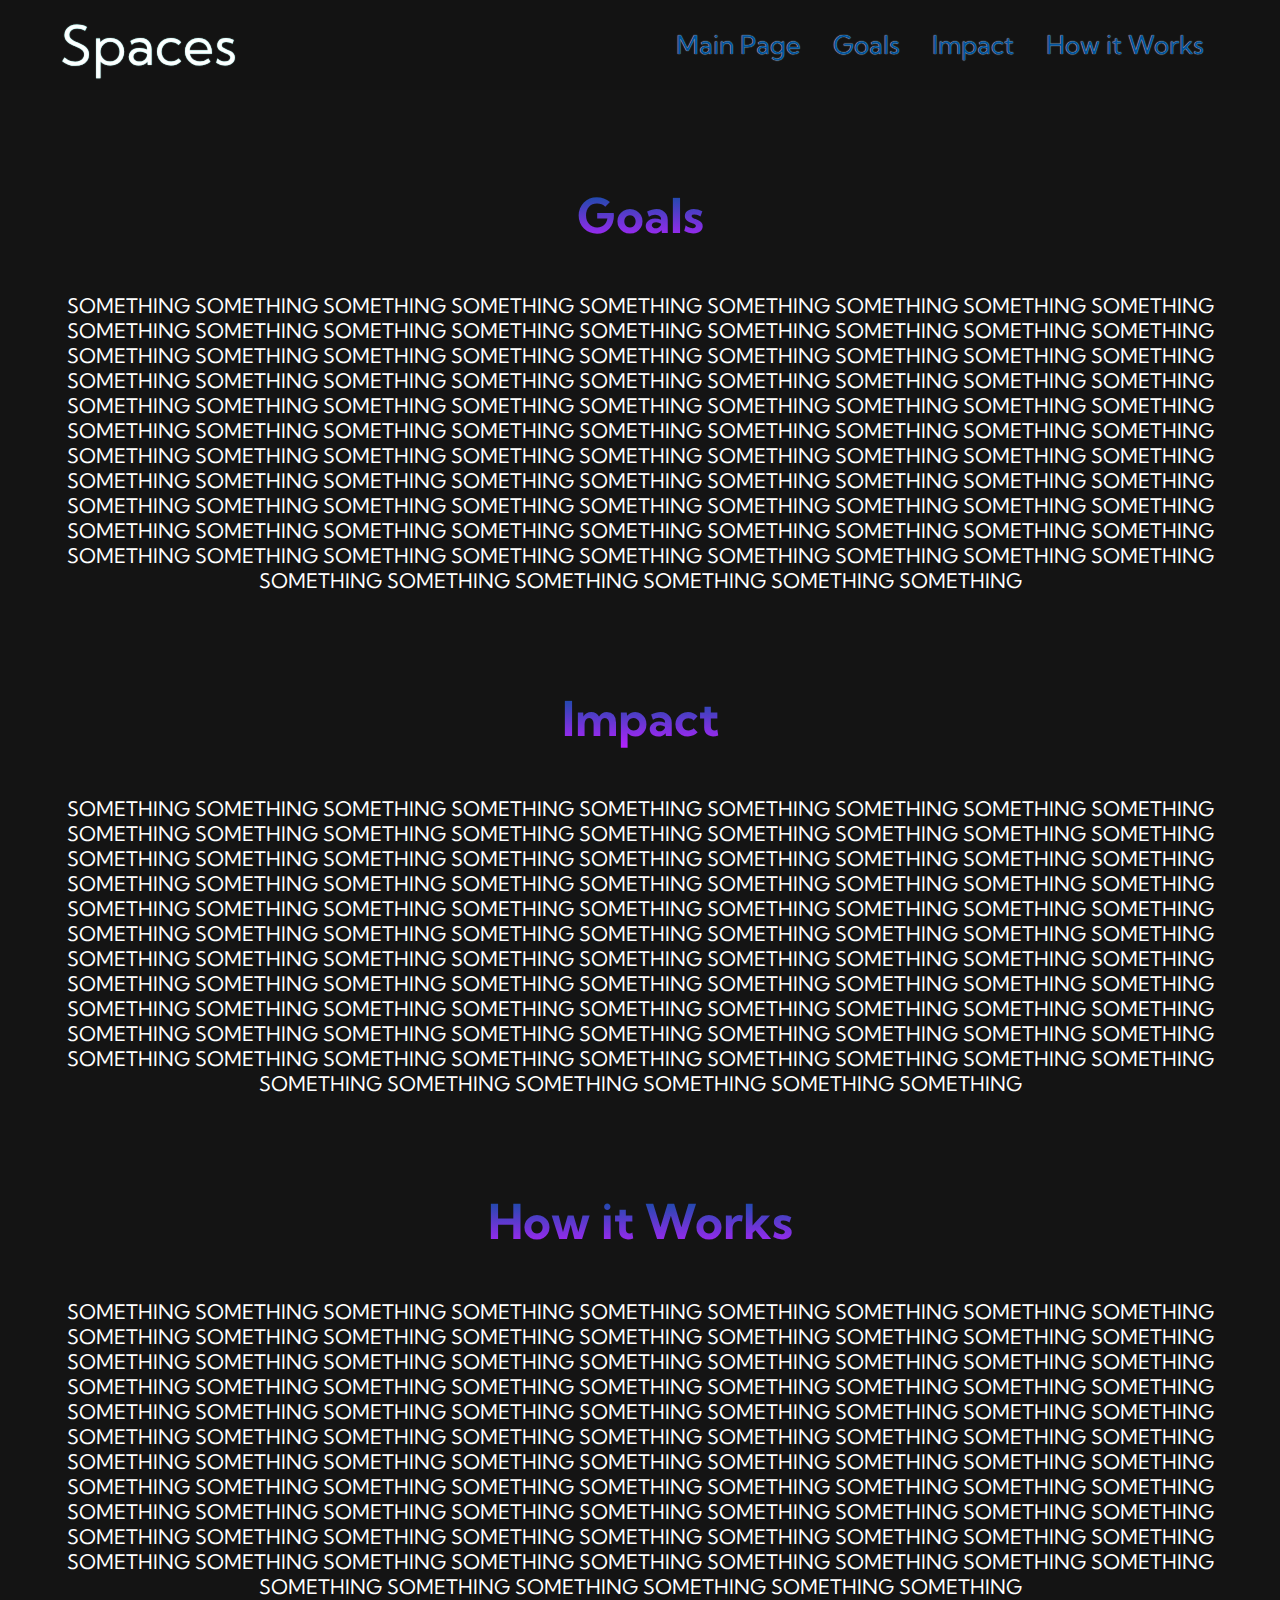
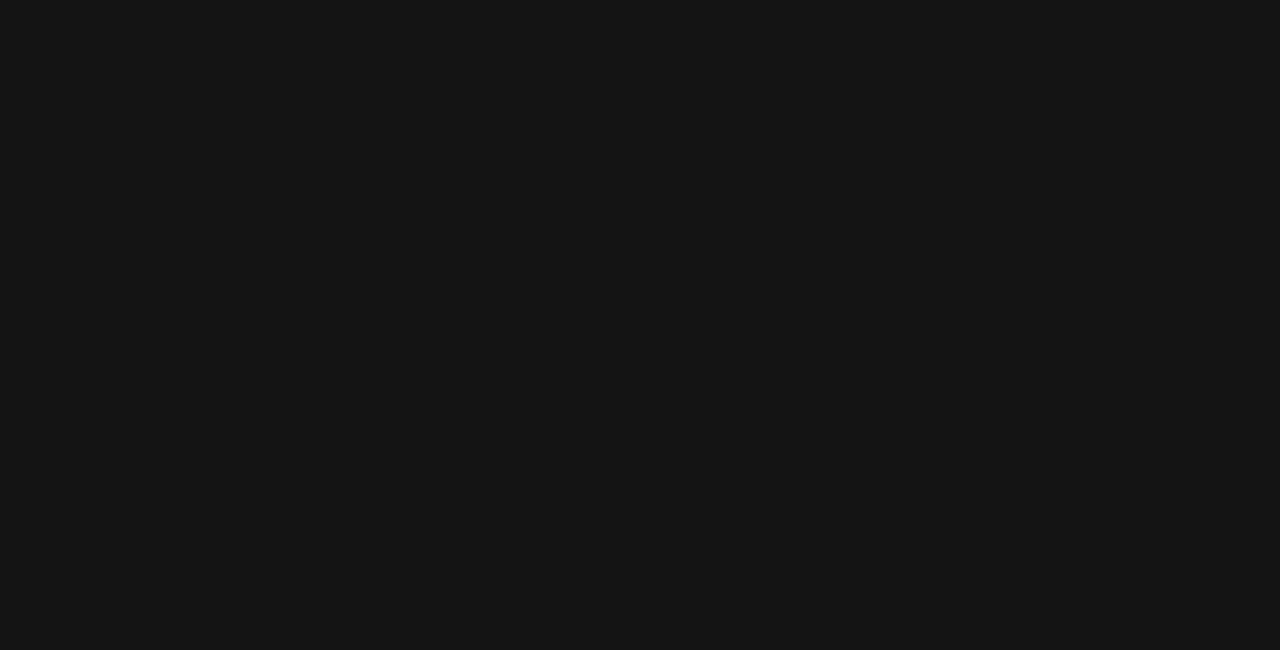
==== about.html @ e6d46ba9 "Created About and Join" ====
<!DOCTYPE html>
<html lang="en">
    <head>
        <meta charset="UTF-8">
        <meta name="viewport" content="width=device-width,initial-scale=1.0">
        <title>NEXT Website</title>
        <link rel="stylesheet" href="stylesAbout.css">

        <link rel="preconnect" href="https://fonts.googleapis.com">
        <link rel="preconnect" href="https://fonts.gstatic.com" crossorigin>
        <link href="https://fonts.googleapis.com/css2?family=Kumbh+Sans:wght@400;700&display=swap" rel="stylesheet">
    </head>
    <body>
        <!-- Navbar Section-->
        <nav class="navbar">
            <div class="navbar__container">
                <a href="/" id="navbar__logo">Spaces</a>
                <div class="navbar__toggle" id="mobile-menu">
                    <span class="bar"></span>
                    <span class="bar"></span>
                    <span class="bar"></span>
                </div>
                <ul class="navbar__menu">
                    <li class="navbar__item">
                        <a href="/index.html" class="navbar__links">Main Page</a>
                    </li>
                    <li class="navbar__item">
                        <a href="#Goals" class="navbar__links">Goals</a>
                    </li>
                    <li class="navbar__item">
                        <a href="#Impact" class="navbar__links">Impact</a>
                    </li>
                    <li class="navbar__btn">
                        <a href="#How it Works" class="navbar__links">How it Works</a>
                    </li>
                </ul>
            </div>
        </nav>

<!-- Body Section -->

        <div class="body">
            <div class="body_container">
                <a name="Goals"></a>
                <div class="Goals">
                    <h1>Goals</h1>
                    <p>
                        SOMETHING SOMETHING SOMETHING SOMETHING SOMETHING 
                        SOMETHING SOMETHING SOMETHING SOMETHING SOMETHING 
                        SOMETHING SOMETHING SOMETHING SOMETHING SOMETHING 
                        SOMETHING SOMETHING SOMETHING SOMETHING SOMETHING 
                        SOMETHING SOMETHING SOMETHING SOMETHING SOMETHING 
                        SOMETHING SOMETHING SOMETHING SOMETHING SOMETHING 
                        SOMETHING SOMETHING SOMETHING SOMETHING SOMETHING
                        SOMETHING SOMETHING SOMETHING SOMETHING SOMETHING 
                        SOMETHING SOMETHING SOMETHING SOMETHING SOMETHING 
                        SOMETHING SOMETHING SOMETHING SOMETHING SOMETHING 
                        SOMETHING SOMETHING SOMETHING SOMETHING SOMETHING 
                        SOMETHING SOMETHING SOMETHING SOMETHING SOMETHING 
                        SOMETHING SOMETHING SOMETHING SOMETHING SOMETHING 
                        SOMETHING SOMETHING SOMETHING SOMETHING SOMETHING
                        SOMETHING SOMETHING SOMETHING SOMETHING SOMETHING 
                        SOMETHING SOMETHING SOMETHING SOMETHING SOMETHING 
                        SOMETHING SOMETHING SOMETHING SOMETHING SOMETHING 
                        SOMETHING SOMETHING SOMETHING SOMETHING SOMETHING 
                        SOMETHING SOMETHING SOMETHING SOMETHING SOMETHING 
                        SOMETHING SOMETHING SOMETHING SOMETHING SOMETHING 
                        SOMETHING SOMETHING SOMETHING SOMETHING SOMETHING
                    </p>
                </div>
                <a name="Impact"></a>
                <div class="Impact">
                    <h1>Impact</h1>
                    <p>
                        SOMETHING SOMETHING SOMETHING SOMETHING SOMETHING 
                        SOMETHING SOMETHING SOMETHING SOMETHING SOMETHING 
                        SOMETHING SOMETHING SOMETHING SOMETHING SOMETHING 
                        SOMETHING SOMETHING SOMETHING SOMETHING SOMETHING 
                        SOMETHING SOMETHING SOMETHING SOMETHING SOMETHING 
                        SOMETHING SOMETHING SOMETHING SOMETHING SOMETHING 
                        SOMETHING SOMETHING SOMETHING SOMETHING SOMETHING
                        SOMETHING SOMETHING SOMETHING SOMETHING SOMETHING 
                        SOMETHING SOMETHING SOMETHING SOMETHING SOMETHING 
                        SOMETHING SOMETHING SOMETHING SOMETHING SOMETHING 
                        SOMETHING SOMETHING SOMETHING SOMETHING SOMETHING 
                        SOMETHING SOMETHING SOMETHING SOMETHING SOMETHING 
                        SOMETHING SOMETHING SOMETHING SOMETHING SOMETHING 
                        SOMETHING SOMETHING SOMETHING SOMETHING SOMETHING
                        SOMETHING SOMETHING SOMETHING SOMETHING SOMETHING 
                        SOMETHING SOMETHING SOMETHING SOMETHING SOMETHING 
                        SOMETHING SOMETHING SOMETHING SOMETHING SOMETHING 
                        SOMETHING SOMETHING SOMETHING SOMETHING SOMETHING 
                        SOMETHING SOMETHING SOMETHING SOMETHING SOMETHING 
                        SOMETHING SOMETHING SOMETHING SOMETHING SOMETHING 
                        SOMETHING SOMETHING SOMETHING SOMETHING SOMETHING
                    </p>
                </div>
                <a name="How it Works"></a>
                <div class="How it Works">
                    <h1>How it Works</h1>
                    <p>
                        SOMETHING SOMETHING SOMETHING SOMETHING SOMETHING 
                        SOMETHING SOMETHING SOMETHING SOMETHING SOMETHING 
                        SOMETHING SOMETHING SOMETHING SOMETHING SOMETHING 
                        SOMETHING SOMETHING SOMETHING SOMETHING SOMETHING 
                        SOMETHING SOMETHING SOMETHING SOMETHING SOMETHING 
                        SOMETHING SOMETHING SOMETHING SOMETHING SOMETHING 
                        SOMETHING SOMETHING SOMETHING SOMETHING SOMETHING
                        SOMETHING SOMETHING SOMETHING SOMETHING SOMETHING 
                        SOMETHING SOMETHING SOMETHING SOMETHING SOMETHING 
                        SOMETHING SOMETHING SOMETHING SOMETHING SOMETHING 
                        SOMETHING SOMETHING SOMETHING SOMETHING SOMETHING 
                        SOMETHING SOMETHING SOMETHING SOMETHING SOMETHING 
                        SOMETHING SOMETHING SOMETHING SOMETHING SOMETHING 
                        SOMETHING SOMETHING SOMETHING SOMETHING SOMETHING
                        SOMETHING SOMETHING SOMETHING SOMETHING SOMETHING 
                        SOMETHING SOMETHING SOMETHING SOMETHING SOMETHING 
                        SOMETHING SOMETHING SOMETHING SOMETHING SOMETHING 
                        SOMETHING SOMETHING SOMETHING SOMETHING SOMETHING 
                        SOMETHING SOMETHING SOMETHING SOMETHING SOMETHING 
                        SOMETHING SOMETHING SOMETHING SOMETHING SOMETHING 
                        SOMETHING SOMETHING SOMETHING SOMETHING SOMETHING
                    </p>
                </div>
            </div>
        </div>

        <script src="appAbout.js"></script>
    </body>
</html>
---- stylesAbout.css ----
*{
    box-sizing: border-box;
    margin: 0;
    font-family: 'Kumbh Sans',sans-serif;
}

.navbar{
    background: #131313;
    height: 90px;
    display: flex;
    justify-content: center;
    align-items: center;
    font-size: 1.6rem;
    position: sticky;
    top: 0;
    z-index: 999;
}

.navbar__container{
    display: flex;
    justify-content: space-between;
    height: 90px;
    z-index: 1;
    width: 100%;
    max-width: 1300px;
    margin: 0 auto;
    padding: 0 60px;
}

#navbar__logo{
    background-color: #00539B;
    text-shadow: 0px 0px 1px #fff;
    background-image: linear-gradient(to top,#95e9e4 0%,#43F5E9 100%);
    background-size: 100%;
    -webkit-background-clip: text;
    -moz-background-clip: text;
    -webkit-text-fill-color: transparent;
    -moz-text-fill-color: transparent;
    display: flex;
    align-items: center;
    cursor: pointer;
    text-decoration: none;
    font-size: 3.4rem;
}

.fa-gem{
    margin-right: 0.5rem;
}

.navbar__menu{
    display: flex;
    align-items: center;
    list-style: none;
    text-align: center;
}

.navbar__item{
    height: 90px;
}

.navbar__links{
    color: #00539B;
    text-shadow: 0px 0px 1px #fff;
    display: flex;
    align-items: center;
    justify-items: center;
    text-decoration: none;
    padding: 0 1rem;
    height: 100%;
}

.navbar__links:hover{ /*chaning the hover color*/
    color: #f77062;
    transition: all 0.3s ease;
}

@media screen and (max-width: 960px){ /*, this class is triggered when you hit 960px*/
    .navbar_container{
        display: flex;
        justify-content: space-between;
        height: 80px;
        z-index: 1;
        width: 1300px;
        padding: 0;
    }

    .navbar__menu{ /*making menu hide*/
        display: grid;
        grid-template-columns: auto;
        margin: 0;
        width: 100%;
        position: absolute;
        top: -1000px;
        opacity: 0;
        transition: all 0.5s ease;
        height: 50vh;
        z-index: -1;
        background: #131313;
    }

    .navbar__menu.active{ /*when we click it, this tiggers the java to show the entire menu*/
        background: #131313;
        top: 100%;
        opacity: 1;
        transition: all 0.5s ease;
        z-index: 99;
        height: 50vh;
        font-size: 1.6rem;
    }

    #navbar__logo{ /*Moving the next logo*/
        padding-left: 25px;
    }

    .navbar__toggle .bar{
        width: 25px;
        height: 3px;
        margin: 5px auto;
        transition: all 0.3s ease-in-out;
        background: #fff;

    }

    .narbar__item{
        width: 100%;
    }

    .navbar__links{
        text-align: center;
        padding: 2rem;
        width: 100%;
        display: table;
    }

    #mobile-menu{
        position: absolute;
        top: 20%;
        right: 5%;
        transform: translate(5%,20%);
    }

    .navbar__toggle .bar{ /*created bar*/
        display: block;
        cursor: pointer;
    }

    #mobile-menu.is-active .bar:nth-child(2){
        opacity: 0;
    }

    #mobile-menu.is-active .bar:nth-child(1){
        transform: translateY(8px) rotate(45deg);
    }

    #mobile-menu.is-active .bar:nth-child(3){
        transform: translateY(-8px) rotate(-45deg);
    }
}

 /* Body Section */


.body{
    background: #141414;
    display: flex;
    flex-direction: column;
    align-items: center;
    height: 240vh;
}

.body h1{
    text-align: center;
    background-color:#ff8177;
    background-image: linear-gradient(to top,#b721ff 0%, #00539B 100%);;
    background-size: 100%;
    margin-top: 6rem;
    margin-bottom: 3rem;
    font-size: 3rem;
    -webkit-background-clip: text;
    -moz-background-clip: text;
    -webkit-text-fill-color: transparent;
    -moz-text-fill-color: transparent;
}

.body p{
    color: #fff;
    text-align: center;
    font-size: 1.25rem;
    margin-left: 2rem;
    margin-right: 2rem;
}

@media screen and (max-width: 960px){
    .body{
        height: 480vh;
    }

    .services h1{
        font-size: 2rem;
    }



    
}
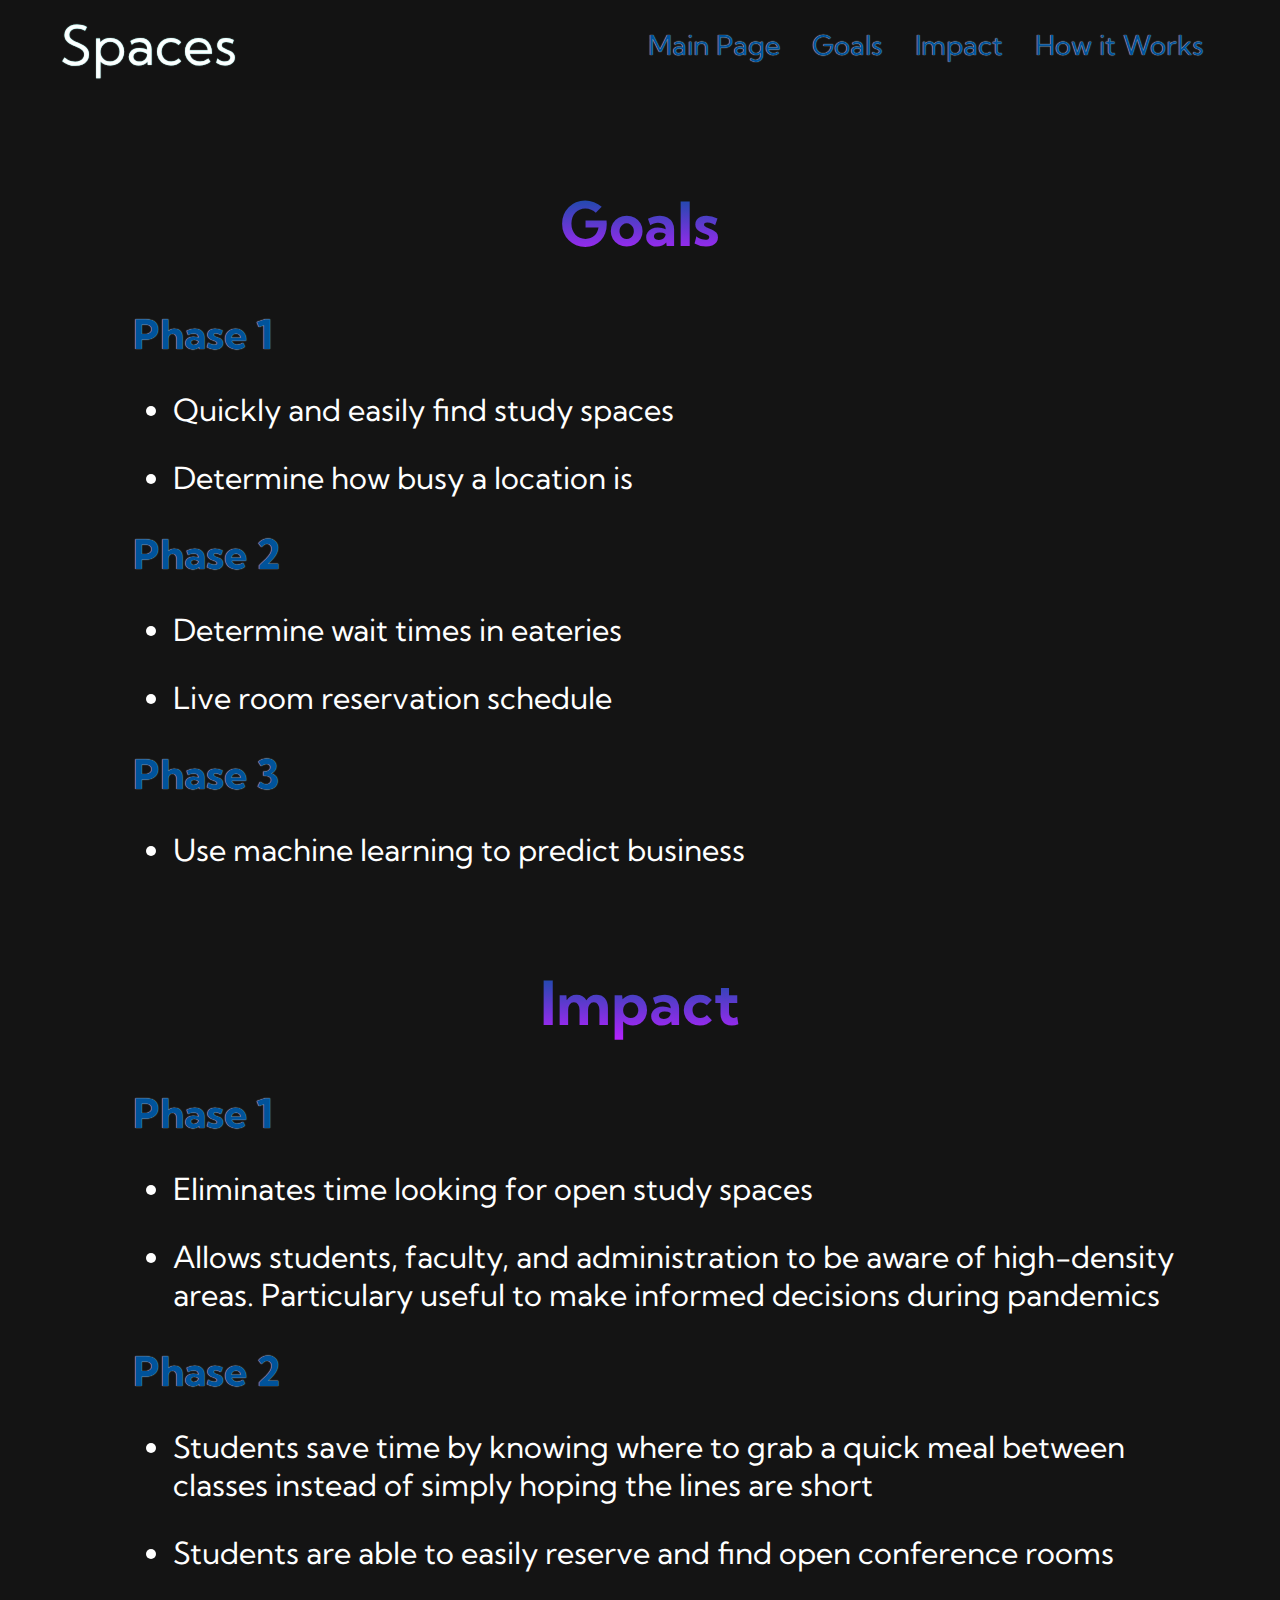
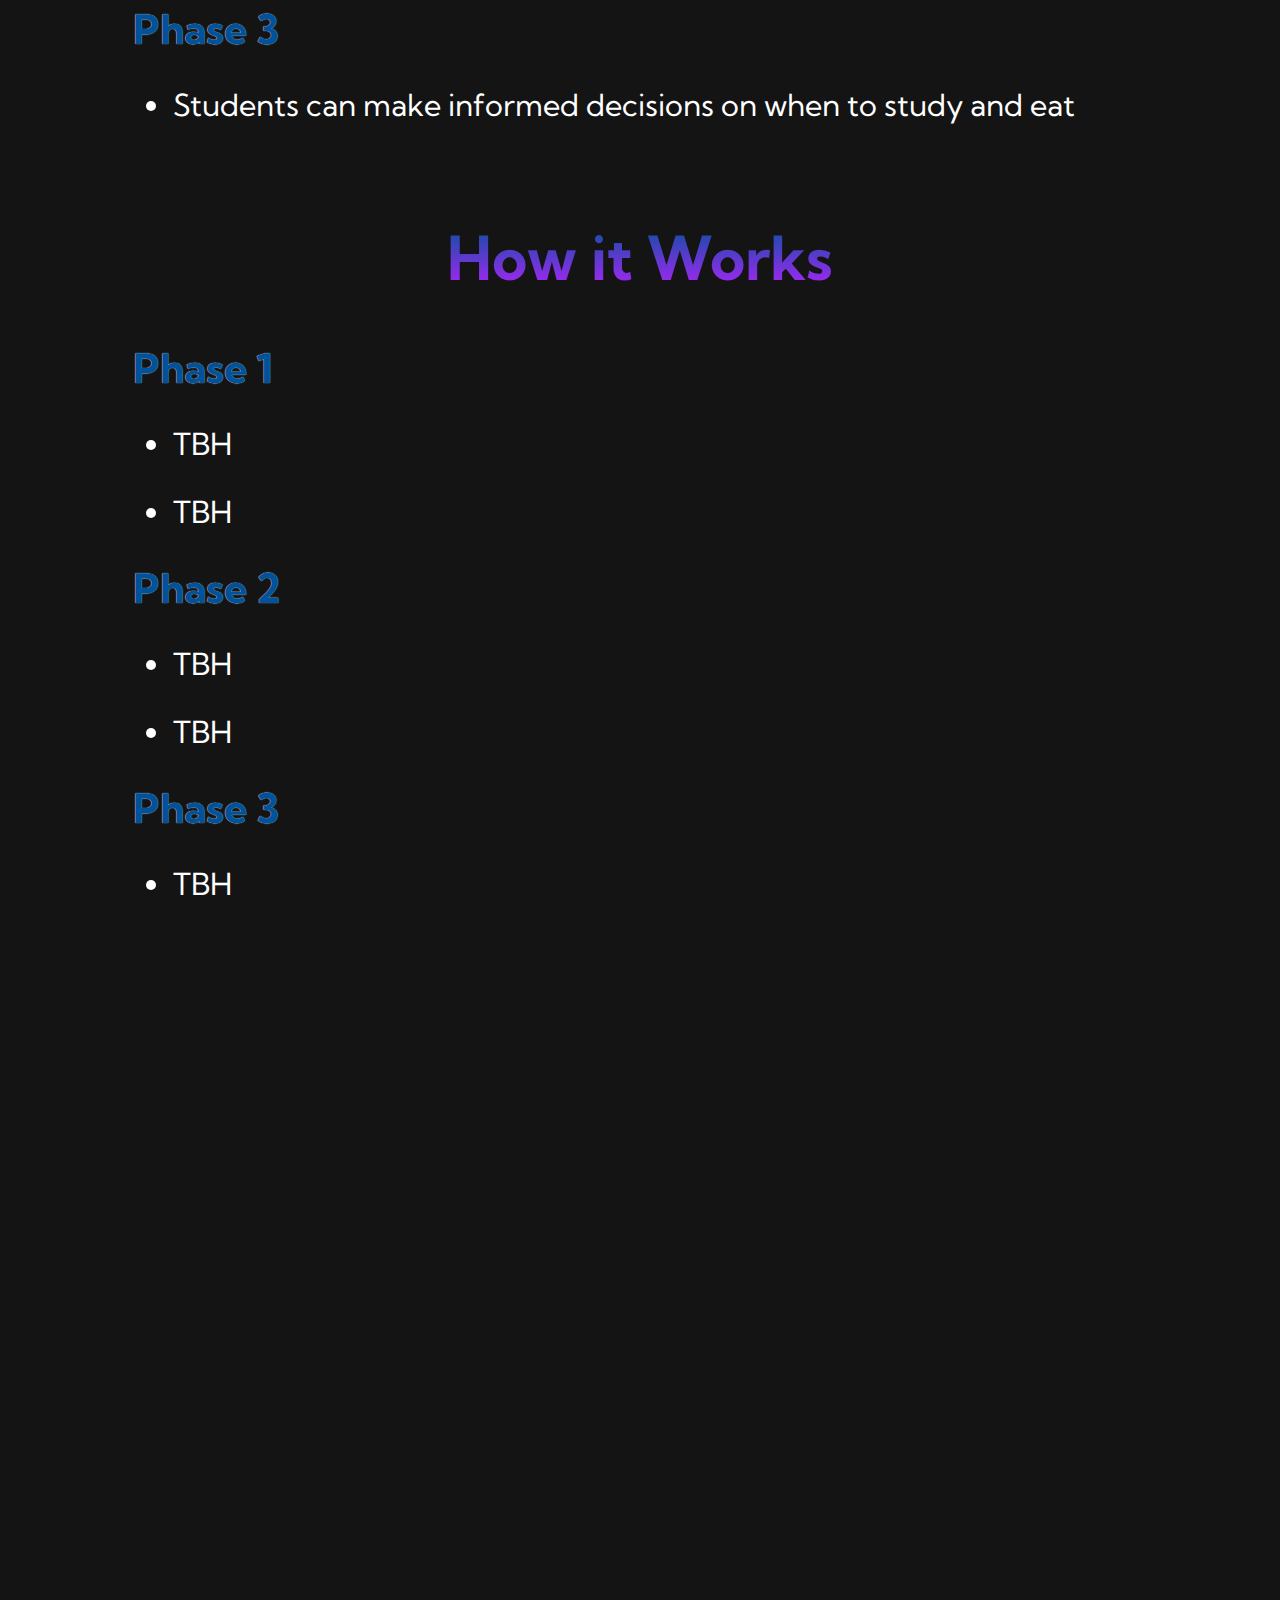
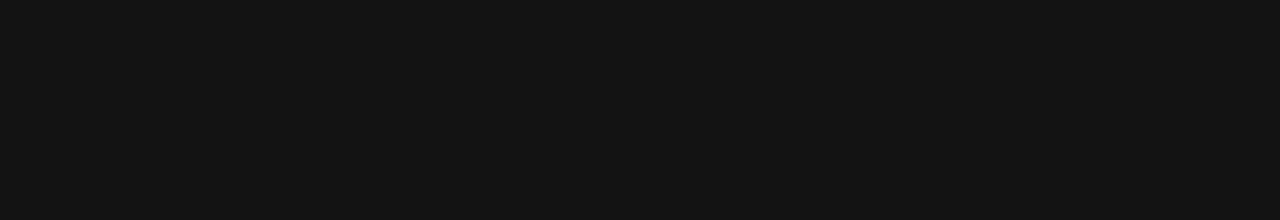
==== commit dcf69b29: "Updated About" ====
--- a/about.html
+++ b/about.html
@@ -3,7 +3,7 @@
     <head>
         <meta charset="UTF-8">
         <meta name="viewport" content="width=device-width,initial-scale=1.0">
-        <title>NEXT Website</title>
+        <title>Spaces Website</title>
         <link rel="stylesheet" href="stylesAbout.css">
 
         <link rel="preconnect" href="https://fonts.googleapis.com">
@@ -31,7 +31,7 @@
                         <a href="#Impact" class="navbar__links">Impact</a>
                     </li>
                     <li class="navbar__btn">
-                        <a href="#How it Works" class="navbar__links">How it Works</a>
+                        <a href="#How" class="navbar__links">How it Works</a>
                     </li>
                 </ul>
             </div>
@@ -42,85 +42,63 @@
         <div class="body">
             <div class="body_container">
                 <a name="Goals"></a>
-                <div class="Goals">
+                <div class="goals">
                     <h1>Goals</h1>
-                    <p>
-                        SOMETHING SOMETHING SOMETHING SOMETHING SOMETHING 
-                        SOMETHING SOMETHING SOMETHING SOMETHING SOMETHING 
-                        SOMETHING SOMETHING SOMETHING SOMETHING SOMETHING 
-                        SOMETHING SOMETHING SOMETHING SOMETHING SOMETHING 
-                        SOMETHING SOMETHING SOMETHING SOMETHING SOMETHING 
-                        SOMETHING SOMETHING SOMETHING SOMETHING SOMETHING 
-                        SOMETHING SOMETHING SOMETHING SOMETHING SOMETHING
-                        SOMETHING SOMETHING SOMETHING SOMETHING SOMETHING 
-                        SOMETHING SOMETHING SOMETHING SOMETHING SOMETHING 
-                        SOMETHING SOMETHING SOMETHING SOMETHING SOMETHING 
-                        SOMETHING SOMETHING SOMETHING SOMETHING SOMETHING 
-                        SOMETHING SOMETHING SOMETHING SOMETHING SOMETHING 
-                        SOMETHING SOMETHING SOMETHING SOMETHING SOMETHING 
-                        SOMETHING SOMETHING SOMETHING SOMETHING SOMETHING
-                        SOMETHING SOMETHING SOMETHING SOMETHING SOMETHING 
-                        SOMETHING SOMETHING SOMETHING SOMETHING SOMETHING 
-                        SOMETHING SOMETHING SOMETHING SOMETHING SOMETHING 
-                        SOMETHING SOMETHING SOMETHING SOMETHING SOMETHING 
-                        SOMETHING SOMETHING SOMETHING SOMETHING SOMETHING 
-                        SOMETHING SOMETHING SOMETHING SOMETHING SOMETHING 
-                        SOMETHING SOMETHING SOMETHING SOMETHING SOMETHING
-                    </p>
+                    <h4 class="phase">Phase 1</h4>
+                    <ul class="section_list">
+                        <li>Quickly and easily find study spaces</li>
+                        <li>Determine how busy a location is</li>
+                    </ul>
+                    <h4 class="phase">Phase 2</h4>
+                    <ul class="section_list">
+                        <li>Determine wait times in eateries</li>
+                        <li>Live room reservation schedule</li>
+                    </ul>
+                    <h4 class="phase">Phase 3</h4>
+                    <ul class="section_list">
+                        <li>Use machine learning to predict business</li>
+                    </ul>
+
                 </div>
                 <a name="Impact"></a>
                 <div class="Impact">
                     <h1>Impact</h1>
-                    <p>
-                        SOMETHING SOMETHING SOMETHING SOMETHING SOMETHING 
-                        SOMETHING SOMETHING SOMETHING SOMETHING SOMETHING 
-                        SOMETHING SOMETHING SOMETHING SOMETHING SOMETHING 
-                        SOMETHING SOMETHING SOMETHING SOMETHING SOMETHING 
-                        SOMETHING SOMETHING SOMETHING SOMETHING SOMETHING 
-                        SOMETHING SOMETHING SOMETHING SOMETHING SOMETHING 
-                        SOMETHING SOMETHING SOMETHING SOMETHING SOMETHING
-                        SOMETHING SOMETHING SOMETHING SOMETHING SOMETHING 
-                        SOMETHING SOMETHING SOMETHING SOMETHING SOMETHING 
-                        SOMETHING SOMETHING SOMETHING SOMETHING SOMETHING 
-                        SOMETHING SOMETHING SOMETHING SOMETHING SOMETHING 
-                        SOMETHING SOMETHING SOMETHING SOMETHING SOMETHING 
-                        SOMETHING SOMETHING SOMETHING SOMETHING SOMETHING 
-                        SOMETHING SOMETHING SOMETHING SOMETHING SOMETHING
-                        SOMETHING SOMETHING SOMETHING SOMETHING SOMETHING 
-                        SOMETHING SOMETHING SOMETHING SOMETHING SOMETHING 
-                        SOMETHING SOMETHING SOMETHING SOMETHING SOMETHING 
-                        SOMETHING SOMETHING SOMETHING SOMETHING SOMETHING 
-                        SOMETHING SOMETHING SOMETHING SOMETHING SOMETHING 
-                        SOMETHING SOMETHING SOMETHING SOMETHING SOMETHING 
-                        SOMETHING SOMETHING SOMETHING SOMETHING SOMETHING
-                    </p>
+                    <h4 class="phase">Phase 1</h4>
+                    <ul class="section_list">
+                        <li>Eliminates time looking for open study spaces</li>
+                        <li>Allows students, faculty, and administration to be aware of high-density areas.
+                            Particulary useful to make informed decisions during pandemics
+                        </li>
+                    </ul>
+                    <h4 class="phase">Phase 2</h4>
+                    <ul class="section_list">
+                        <li>Students save time by knowing where to grab a quick meal between classes
+                            instead of simply hoping the lines are short
+                        </li>
+                        <li>Students are able to easily reserve and find open conference rooms</li>
+                    </ul>
+                    <h4 class="phase">Phase 3</h4>
+                    <ul class="section_list">
+                        <li>Students can make informed decisions on when to study and eat</li>
+                    </ul>
                 </div>
-                <a name="How it Works"></a>
-                <div class="How it Works">
+                <a name="How"></a>
+                <div class="How">
                     <h1>How it Works</h1>
-                    <p>
-                        SOMETHING SOMETHING SOMETHING SOMETHING SOMETHING 
-                        SOMETHING SOMETHING SOMETHING SOMETHING SOMETHING 
-                        SOMETHING SOMETHING SOMETHING SOMETHING SOMETHING 
-                        SOMETHING SOMETHING SOMETHING SOMETHING SOMETHING 
-                        SOMETHING SOMETHING SOMETHING SOMETHING SOMETHING 
-                        SOMETHING SOMETHING SOMETHING SOMETHING SOMETHING 
-                        SOMETHING SOMETHING SOMETHING SOMETHING SOMETHING
-                        SOMETHING SOMETHING SOMETHING SOMETHING SOMETHING 
-                        SOMETHING SOMETHING SOMETHING SOMETHING SOMETHING 
-                        SOMETHING SOMETHING SOMETHING SOMETHING SOMETHING 
-                        SOMETHING SOMETHING SOMETHING SOMETHING SOMETHING 
-                        SOMETHING SOMETHING SOMETHING SOMETHING SOMETHING 
-                        SOMETHING SOMETHING SOMETHING SOMETHING SOMETHING 
-                        SOMETHING SOMETHING SOMETHING SOMETHING SOMETHING
-                        SOMETHING SOMETHING SOMETHING SOMETHING SOMETHING 
-                        SOMETHING SOMETHING SOMETHING SOMETHING SOMETHING 
-                        SOMETHING SOMETHING SOMETHING SOMETHING SOMETHING 
-                        SOMETHING SOMETHING SOMETHING SOMETHING SOMETHING 
-                        SOMETHING SOMETHING SOMETHING SOMETHING SOMETHING 
-                        SOMETHING SOMETHING SOMETHING SOMETHING SOMETHING 
-                        SOMETHING SOMETHING SOMETHING SOMETHING SOMETHING
-                    </p>
+                    <h4 class="phase">Phase 1</h4>
+                    <ul class="section_list">
+                        <li>TBH</li>
+                        <li>TBH</li>
+                    </ul>
+                    <h4 class="phase">Phase 2</h4>
+                    <ul class="section_list">
+                        <li>TBH</li>
+                        <li>TBH</li>
+                    </ul>
+                    <h4 class="phase">Phase 3</h4>
+                    <ul class="section_list">
+                        <li>TBH</li>
+                    </ul>
                 </div>
             </div>
         </div>
--- a/stylesAbout.css
+++ b/stylesAbout.css
@@ -10,7 +10,7 @@
     display: flex;
     justify-content: center;
     align-items: center;
-    font-size: 1.6rem;
+    font-size: 1.7rem;
     position: sticky;
     top: 0;
     z-index: 999;
@@ -164,8 +164,7 @@
     background: #141414;
     display: flex;
     flex-direction: column;
-    align-items: center;
-    height: 240vh;
+    height: 370vh;
 }
 
 .body h1{
@@ -175,19 +174,34 @@
     background-size: 100%;
     margin-top: 6rem;
     margin-bottom: 3rem;
-    font-size: 3rem;
+    font-size: 3.8rem;
     -webkit-background-clip: text;
     -moz-background-clip: text;
     -webkit-text-fill-color: transparent;
     -moz-text-fill-color: transparent;
 }
 
-.body p{
+.phase{
+    color: #00539B;
+    font-size: 2.55rem;
+    margin-left: 8.3rem;
+    margin-top: 2rem;
+    margin-bottom: 2rem;
+    text-shadow: 0px 0px 1px #fff;
+}
+
+.section_list{
     color: #fff;
-    text-align: center;
-    font-size: 1.25rem;
-    margin-left: 2rem;
-    margin-right: 2rem;
+    font-size: 1.9rem;
+    margin-left: 8.3rem;
+    margin-right: 6rem;
+    margin-top: 1rem;
+    margin-bottom: 1rem;
+}
+
+li{
+    margin-top: 30px;
+    margin-bottom: 30px;
 }
 
 @media screen and (max-width: 960px){
